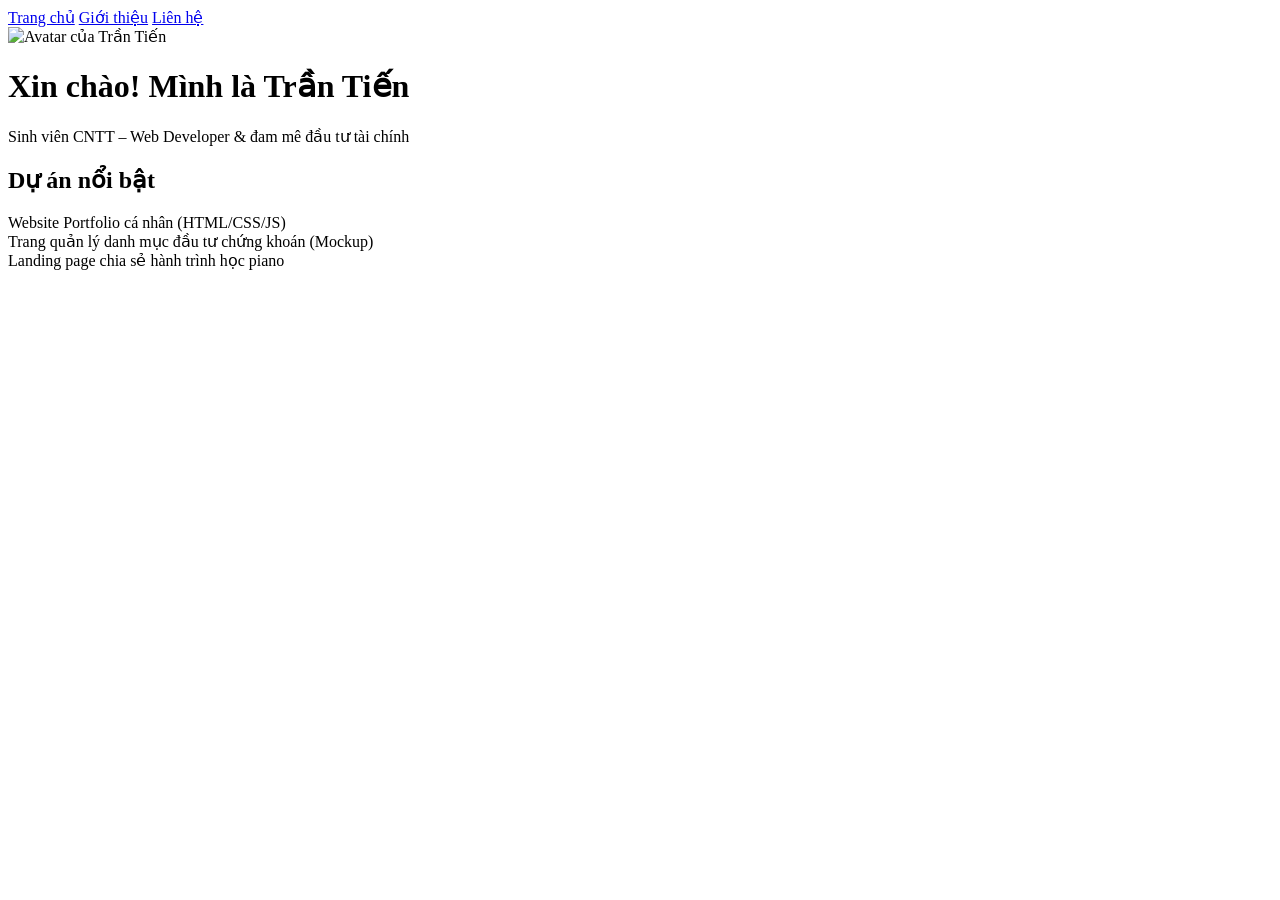
==== index.html @ 954e8834 "Add files via upload" ====
<!DOCTYPE html>
<html lang="vi">

<head>
    <meta charset="UTF-8">
    <meta name="viewport" content="width=device-width, initial-scale=1.0">
    <title>Trần Tiến - Portfolio</title>
    <link rel="stylesheet" href="css/style.css">
</head>

<body>
    <nav>
        <a href="index.html">Trang chủ</a>
        <a href="about.html">Giới thiệu</a>
        <a href="contact.html">Liên hệ</a>
    </nav>

    <header>
        <img src="images/avatar.jpg" alt="Avatar của Trần Tiến" class="avatar">
        <h1>Xin chào! Mình là Trần Tiến</h1>
        <p>Sinh viên CNTT – Web Developer & đam mê đầu tư tài chính</p>
    </header>

    <section>
        <h2>Dự án nổi bật</h2>
        <div class="project">Website Portfolio cá nhân (HTML/CSS/JS)</div>
        <div class="project">Trang quản lý danh mục đầu tư chứng khoán (Mockup)</div>
        <div class="project">Landing page chia sẻ hành trình học piano</div>
    </section>

    <script src="js/script.js"></script>
</body>

</html>
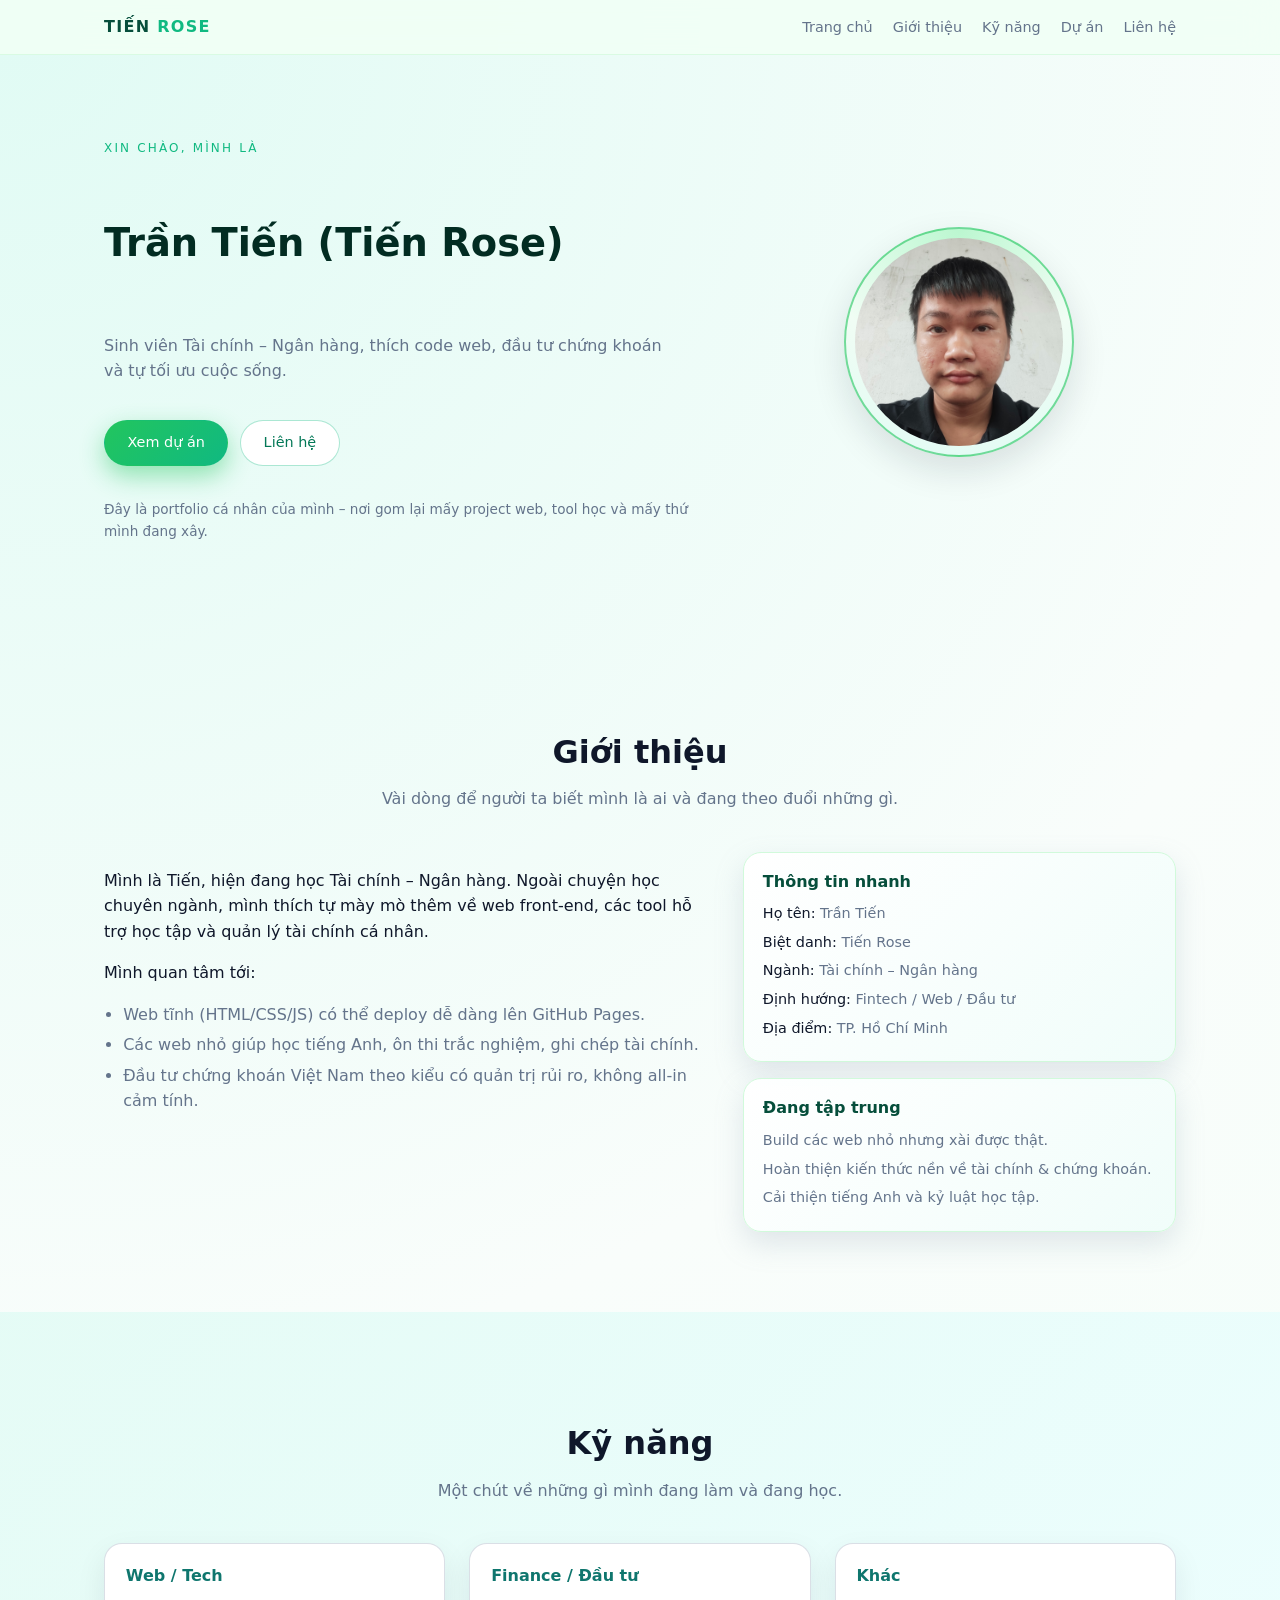
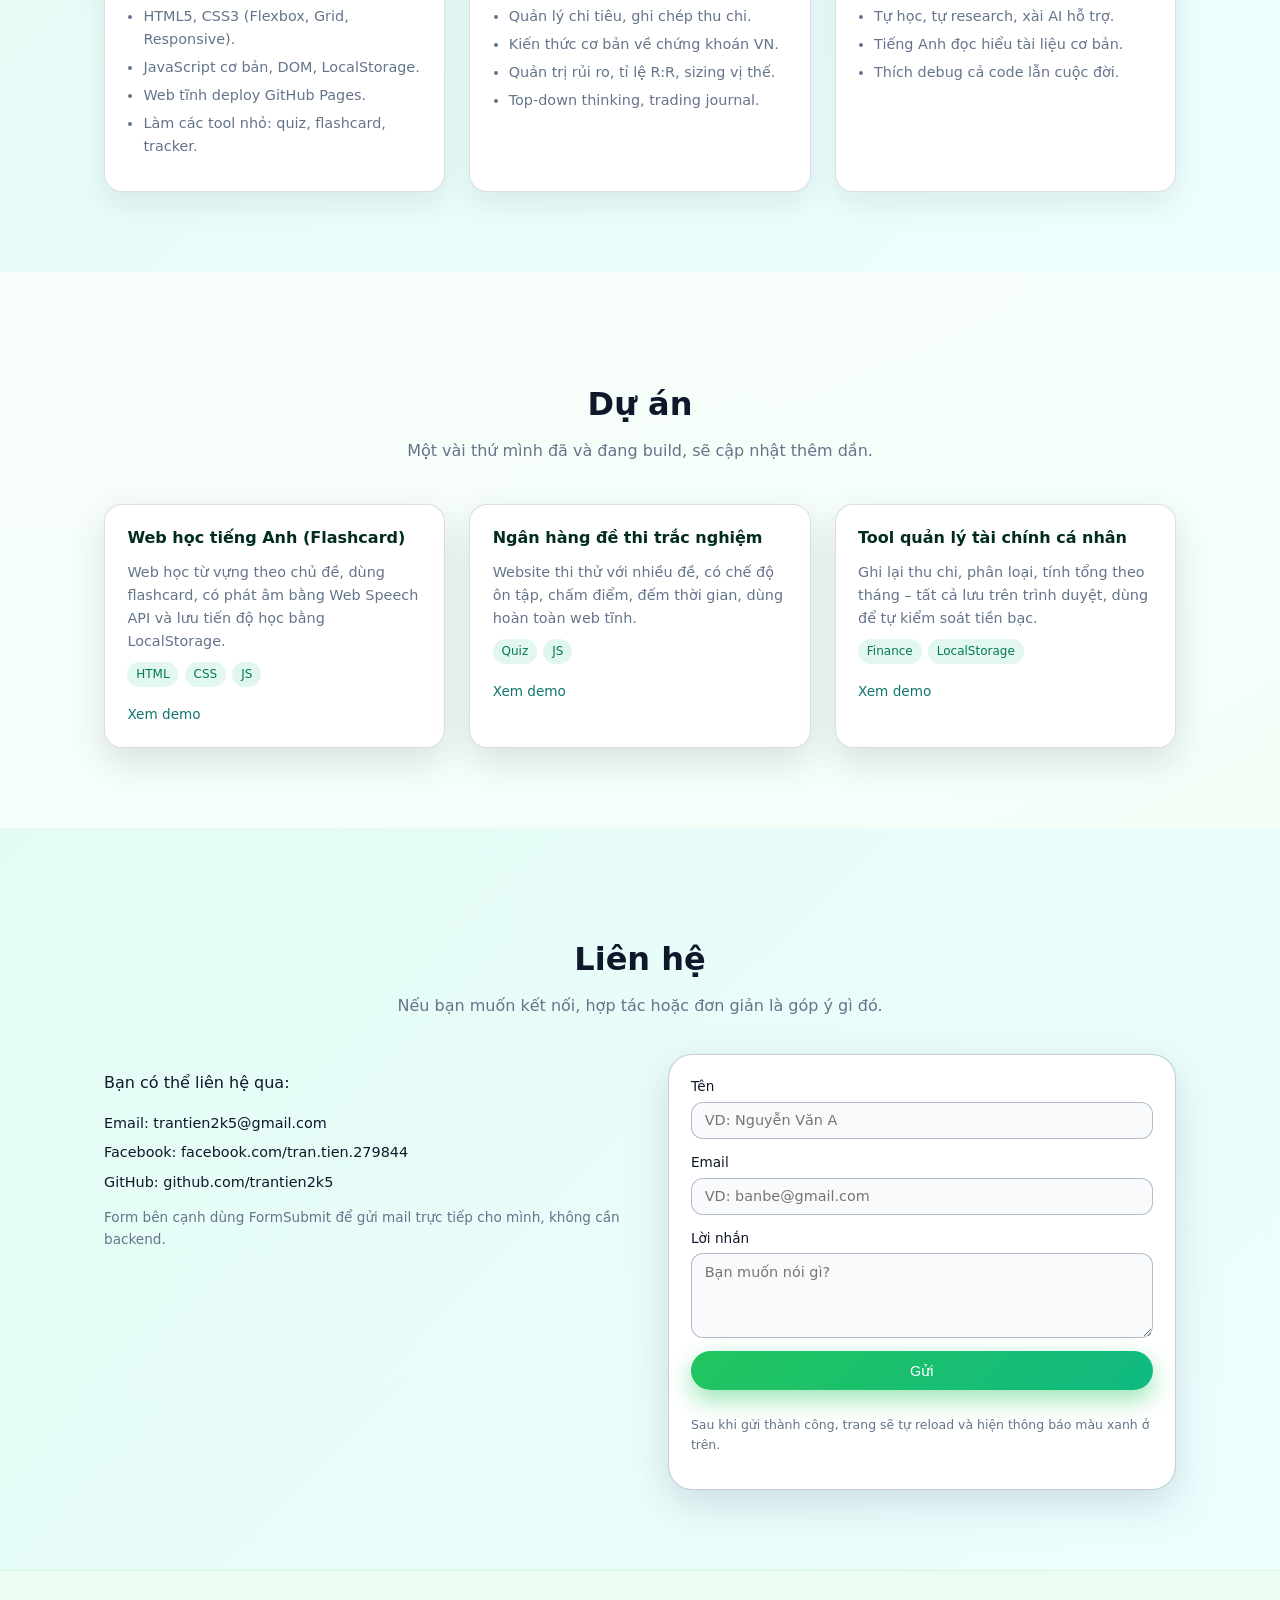
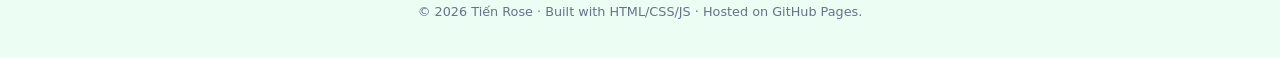
==== commit 404ce82d: "Add files via upload" ====
--- a/index.html
+++ b/index.html
@@ -1,34 +1,281 @@
-<!DOCTYPE html>
-<html lang="vi">
-
-<head>
-    <meta charset="UTF-8">
-    <meta name="viewport" content="width=device-width, initial-scale=1.0">
-    <title>Trần Tiến - Portfolio</title>
-    <link rel="stylesheet" href="css/style.css">
-</head>
-
-<body>
-    <nav>
-        <a href="index.html">Trang chủ</a>
-        <a href="about.html">Giới thiệu</a>
-        <a href="contact.html">Liên hệ</a>
-    </nav>
-
-    <header>
-        <img src="images/avatar.jpg" alt="Avatar của Trần Tiến" class="avatar">
-        <h1>Xin chào! Mình là Trần Tiến</h1>
-        <p>Sinh viên CNTT – Web Developer & đam mê đầu tư tài chính</p>
-    </header>
-
-    <section>
-        <h2>Dự án nổi bật</h2>
-        <div class="project">Website Portfolio cá nhân (HTML/CSS/JS)</div>
-        <div class="project">Trang quản lý danh mục đầu tư chứng khoán (Mockup)</div>
-        <div class="project">Landing page chia sẻ hành trình học piano</div>
-    </section>
-
-    <script src="js/script.js"></script>
-</body>
-
-</html>+<!DOCTYPE html>
+<html lang="vi">
+<head>
+  <meta charset="UTF-8" />
+  <meta name="viewport" content="width=device-width, initial-scale=1.0" />
+  <title>Tiến Rose - Portfolio cá nhân</title>
+  <link rel="stylesheet" href="css/style.css" />
+</head>
+<body>
+  <!-- HEADER / NAV -->
+  <header class="site-header">
+    <div class="container nav-bar">
+      <div class="logo">
+        TIẾN <span>ROSE</span>
+      </div>
+
+      <input type="checkbox" id="nav-toggle" class="nav-toggle" />
+      <label for="nav-toggle" class="nav-toggle-label">
+        <span></span>
+      </label>
+
+      <nav class="nav-links">
+        <a href="#hero">Trang chủ</a>
+        <a href="#about">Giới thiệu</a>
+        <a href="#skills">Kỹ năng</a>
+        <a href="#projects">Dự án</a>
+        <a href="#contact">Liên hệ</a>
+      </nav>
+    </div>
+  </header>
+
+  <!-- HERO -->
+  <section id="hero" class="hero">
+    <div class="container hero-content">
+      <div class="hero-text">
+        <p class="hero-tagline">Xin chào, mình là</p>
+        <h1 class="hero-title">Trần Tiến (Tiến Rose)</h1>
+        <p class="hero-subtitle">
+          Sinh viên Tài chính – Ngân hàng, thích code web, đầu tư chứng khoán và tự tối ưu cuộc sống.
+        </p>
+        <div class="hero-actions">
+          <a href="#projects" class="btn primary">Xem dự án</a>
+          <a href="#contact" class="btn ghost">Liên hệ</a>
+        </div>
+        <p class="hero-note">
+          Đây là portfolio cá nhân của mình – nơi gom lại mấy project web, tool học và mấy thứ mình đang xây.
+        </p>
+      </div>
+      <div class="hero-avatar">
+        <div class="avatar-circle">
+          <img src="images/avatar.jpg" alt="Ảnh cá nhân" />
+        </div>
+      </div>
+    </div>
+  </section>
+
+  <!-- ABOUT -->
+  <section id="about" class="section">
+    <div class="container section-inner">
+      <div class="section-header">
+        <h2>Giới thiệu</h2>
+        <p>Vài dòng để người ta biết mình là ai và đang theo đuổi những gì.</p>
+      </div>
+
+      <div class="about-grid">
+        <div class="about-text">
+          <p>
+            Mình là Tiến, hiện đang học Tài chính – Ngân hàng. Ngoài chuyện học chuyên ngành, mình thích tự mày mò
+            thêm về web front-end, các tool hỗ trợ học tập và quản lý tài chính cá nhân.
+          </p>
+          <p>
+            Mình quan tâm tới:
+          </p>
+          <ul>
+            <li>Web tĩnh (HTML/CSS/JS) có thể deploy dễ dàng lên GitHub Pages.</li>
+            <li>Các web nhỏ giúp học tiếng Anh, ôn thi trắc nghiệm, ghi chép tài chính.</li>
+            <li>Đầu tư chứng khoán Việt Nam theo kiểu có quản trị rủi ro, không all-in cảm tính.</li>
+          </ul>
+        </div>
+
+        <div class="about-cards">
+          <div class="info-card">
+            <h3>Thông tin nhanh</h3>
+            <ul>
+              <li><span>Họ tên:</span> Trần Tiến</li>
+              <li><span>Biệt danh:</span> Tiến Rose</li>
+              <li><span>Ngành:</span> Tài chính – Ngân hàng</li>
+              <li><span>Định hướng:</span> Fintech / Web / Đầu tư</li>
+              <li><span>Địa điểm:</span> TP. Hồ Chí Minh</li>
+            </ul>
+          </div>
+          <div class="info-card">
+            <h3>Đang tập trung</h3>
+            <ul>
+              <li>Build các web nhỏ nhưng xài được thật.</li>
+              <li>Hoàn thiện kiến thức nền về tài chính & chứng khoán.</li>
+              <li>Cải thiện tiếng Anh và kỷ luật học tập.</li>
+            </ul>
+          </div>
+        </div>
+      </div>
+    </div>
+  </section>
+
+  <!-- SKILLS -->
+  <section id="skills" class="section section-alt">
+    <div class="container section-inner">
+      <div class="section-header">
+        <h2>Kỹ năng</h2>
+        <p>Một chút về những gì mình đang làm và đang học.</p>
+      </div>
+
+      <div class="skills-grid">
+        <div class="skill-column">
+          <h3>Web / Tech</h3>
+          <ul>
+            <li>HTML5, CSS3 (Flexbox, Grid, Responsive).</li>
+            <li>JavaScript cơ bản, DOM, LocalStorage.</li>
+            <li>Web tĩnh deploy GitHub Pages.</li>
+            <li>Làm các tool nhỏ: quiz, flashcard, tracker.</li>
+          </ul>
+        </div>
+
+        <div class="skill-column">
+          <h3>Finance / Đầu tư</h3>
+          <ul>
+            <li>Quản lý chi tiêu, ghi chép thu chi.</li>
+            <li>Kiến thức cơ bản về chứng khoán VN.</li>
+            <li>Quản trị rủi ro, tỉ lệ R:R, sizing vị thế.</li>
+            <li>Top-down thinking, trading journal.</li>
+          </ul>
+        </div>
+
+        <div class="skill-column">
+          <h3>Khác</h3>
+          <ul>
+            <li>Tự học, tự research, xài AI hỗ trợ.</li>
+            <li>Tiếng Anh đọc hiểu tài liệu cơ bản.</li>
+            <li>Thích debug cả code lẫn cuộc đời.</li>
+          </ul>
+        </div>
+      </div>
+    </div>
+  </section>
+
+  <!-- PROJECTS -->
+  <section id="projects" class="section">
+    <div class="container section-inner">
+      <div class="section-header">
+        <h2>Dự án</h2>
+        <p>Một vài thứ mình đã và đang build, sẽ cập nhật thêm dần.</p>
+      </div>
+
+      <div class="projects-grid">
+        <article class="project-card">
+          <h3>Web học tiếng Anh (Flashcard)</h3>
+          <p>
+            Web học từ vựng theo chủ đề, dùng flashcard, có phát âm bằng Web Speech API và lưu tiến độ học bằng LocalStorage.
+          </p>
+          <p class="project-meta">
+            <span>HTML</span><span>CSS</span><span>JS</span>
+          </p>
+          <a href="#" class="project-link" target="_blank">Xem demo</a>
+        </article>
+
+        <article class="project-card">
+          <h3>Ngân hàng đề thi trắc nghiệm</h3>
+          <p>
+            Website thi thử với nhiều đề, có chế độ ôn tập, chấm điểm, đếm thời gian, dùng hoàn toàn web tĩnh.
+          </p>
+          <p class="project-meta">
+            <span>Quiz</span><span>JS</span>
+          </p>
+          <a href="#" class="project-link" target="_blank">Xem demo</a>
+        </article>
+
+        <article class="project-card">
+          <h3>Tool quản lý tài chính cá nhân</h3>
+          <p>
+            Ghi lại thu chi, phân loại, tính tổng theo tháng – tất cả lưu trên trình duyệt, dùng để tự kiểm soát tiền bạc.
+          </p>
+          <p class="project-meta">
+            <span>Finance</span><span>LocalStorage</span>
+          </p>
+          <a href="#" class="project-link" target="_blank">Xem demo</a>
+        </article>
+      </div>
+    </div>
+  </section>
+
+  <!-- CONTACT -->
+  <!-- CONTACT -->
+<section id="contact" class="section section-alt">
+  <div class="container section-inner contact-inner">
+
+    <!-- Thông báo gửi thành công -->
+    <div id="contact-success" class="contact-success" hidden>
+      Cảm ơn bạn, mình đã nhận được tin nhắn. Mình sẽ kiểm tra email sớm nhất có thể.
+    </div>
+
+    <div class="section-header">
+      <h2>Liên hệ</h2>
+      <p>Nếu bạn muốn kết nối, hợp tác hoặc đơn giản là góp ý gì đó.</p>
+    </div>
+
+    <div class="contact-grid">
+      <!-- INFO -->
+      <div class="contact-info">
+        <p>Bạn có thể liên hệ qua:</p>
+        <ul>
+          <li>
+            <span>Email:</span>
+            <a href="https://mail.google.com/mail/?view=cm&fs=1&to=trantien2k5@gmail.com" target="_blank">
+              trantien2k5@gmail.com
+            </a>
+          </li>
+          <li>
+            <span>Facebook:</span>
+            <a href="https://facebook.com/tran.tien.279844" target="_blank">
+              facebook.com/tran.tien.279844
+            </a>
+          </li>
+          <li>
+            <span>GitHub:</span>
+            <a href="https://github.com/trantien2k5" target="_blank">
+              github.com/trantien2k5
+            </a>
+          </li>
+        </ul>
+        <p class="contact-note">
+          Form bên cạnh dùng FormSubmit để gửi mail trực tiếp cho mình, không cần backend.
+        </p>
+      </div>
+
+      <!-- FORM (LV2: FormSubmit) -->
+      <form class="contact-form"
+            action="https://formsubmit.co/trantien2k5@gmail.com"
+            method="POST">
+
+        <!-- Cấu hình FormSubmit -->
+        <input type="hidden" name="_subject" value="Tin nhắn từ Tiến Rose Portfolio">
+        <input type="hidden" name="_captcha" value="false">
+        <input type="hidden" name="_template" value="table">
+        <!-- Khi deploy GitHub Pages, nhớ đổi _next cho đúng URL -->
+        <input type="hidden" name="_next" value="http://localhost:8158/Portfolio/index.html?sent=1">
+
+        <label>
+          Tên
+          <input type="text" name="name" placeholder="VD: Nguyễn Văn A" required />
+        </label>
+
+        <label>
+          Email
+          <input type="email" name="email" placeholder="VD: banbe@gmail.com" required />
+        </label>
+
+        <label>
+          Lời nhắn
+          <textarea name="message" rows="4" placeholder="Bạn muốn nói gì?" required></textarea>
+        </label>
+
+        <button class="btn primary" type="submit">Gửi</button>
+        <p class="form-note">
+          Sau khi gửi thành công, trang sẽ tự reload và hiện thông báo màu xanh ở trên.
+        </p>
+      </form>
+    </div>
+  </div>
+</section>
+
+
+  <!-- FOOTER -->
+  <footer class="site-footer">
+    <div class="container footer-inner">
+      <p>© <span id="year"></span> Tiến Rose · Built with HTML/CSS/JS · Hosted on GitHub Pages.</p>
+    </div>
+  </footer>
+
+  <script src="js/main.js"></script>
+</body>
+</html>
--- a/css/style.css
+++ b/css/style.css
@@ -0,0 +1,613 @@
+:root {
+  --bg: #f1fff6;
+  --bg-alt: #ecfeff;
+  --card: #ffffff;
+  --primary: #10b981;
+  --primary-soft: rgba(16, 185, 129, 0.12);
+  --primary-soft-strong: rgba(16, 185, 129, 0.18);
+  --text: #0f172a;
+  --muted: #64748b;
+  --border: #d1fadb;
+  --radius-lg: 18px;
+  --radius-xl: 24px;
+  --shadow-soft: 0 14px 35px rgba(15, 23, 42, 0.12);
+}
+
+*,
+*::before,
+*::after {
+  box-sizing: border-box;
+}
+
+html,
+body {
+  margin: 0;
+  padding: 0;
+}
+
+body {
+  font-family: "Poppins", system-ui, -apple-system, BlinkMacSystemFont, sans-serif;
+  background:
+    radial-gradient(circle at top left, #e0fbf4 0, #f9fdfb 40%, #f1fff6 100%);
+  color: var(--text);
+  line-height: 1.6;
+}
+
+a {
+  color: inherit;
+  text-decoration: none;
+}
+
+.container {
+  width: 100%;
+  max-width: 1120px;
+  margin: 0 auto;
+  padding: 0 1.5rem;
+}
+
+.section {
+  padding: 5rem 0;
+}
+
+.section-alt {
+  background: linear-gradient(
+    135deg,
+    rgba(224, 251, 244, 0.8),
+    rgba(236, 254, 255, 0.9)
+  );
+}
+
+.section-inner {
+  display: flex;
+  flex-direction: column;
+  gap: 2.5rem;
+}
+
+.section-header {
+  text-align: center;
+}
+
+.section-header h2 {
+  font-size: 2rem;
+  margin-bottom: 0.5rem;
+}
+
+.section-header p {
+  color: var(--muted);
+  max-width: 540px;
+  margin: 0.5rem auto 0;
+}
+
+/* HEADER / NAV */
+
+.site-header {
+  position: sticky;
+  top: 0;
+  z-index: 50;
+  backdrop-filter: blur(18px);
+  background: rgba(241, 255, 246, 0.9);
+  border-bottom: 1px solid rgba(209, 250, 219, 0.7);
+}
+
+.nav-bar {
+  display: flex;
+  align-items: center;
+  justify-content: space-between;
+  padding: 0.9rem 1.5rem;
+}
+
+.logo {
+  font-weight: 700;
+  letter-spacing: 0.08em;
+  text-transform: uppercase;
+  font-size: 1rem;
+  color: #064e3b;
+}
+
+.logo span {
+  color: var(--primary);
+}
+
+.nav-links {
+  display: flex;
+  gap: 1.25rem;
+  align-items: center;
+}
+
+.nav-links a {
+  color: var(--muted);
+  font-size: 0.9rem;
+  transition: color 0.2s ease, transform 0.2s ease;
+}
+
+.nav-links a:hover {
+  color: var(--primary);
+  transform: translateY(-1px);
+}
+
+.nav-toggle {
+  display: none;
+}
+
+.nav-toggle-label {
+  display: none;
+}
+
+/* HERO */
+
+.hero {
+  padding: 4.5rem 0 4rem;
+}
+
+.hero-content {
+  display: grid;
+  grid-template-columns: minmax(0, 3fr) minmax(0, 2.2fr);
+  gap: 3rem;
+  align-items: center;
+}
+
+.hero-text {
+  display: flex;
+  flex-direction: column;
+  gap: 1.25rem;
+}
+
+.hero-tagline {
+  color: var(--primary);
+  font-weight: 500;
+  text-transform: uppercase;
+  letter-spacing: 0.18em;
+  font-size: 0.75rem;
+}
+
+.hero-title {
+  font-size: 2.4rem;
+  line-height: 1.1;
+  color: #022c22;
+}
+
+.hero-subtitle {
+  color: var(--muted);
+  max-width: 560px;
+}
+
+.hero-actions {
+  display: flex;
+  flex-wrap: wrap;
+  gap: 0.75rem;
+}
+
+.hero-note {
+  font-size: 0.85rem;
+  color: var(--muted);
+}
+
+/* BUTTONS */
+
+.btn {
+  display: inline-flex;
+  align-items: center;
+  justify-content: center;
+  padding: 0.65rem 1.4rem;
+  border-radius: 999px;
+  font-size: 0.9rem;
+  border: 1px solid transparent;
+  cursor: pointer;
+  text-decoration: none;
+  transition: all 0.2s ease;
+}
+
+.btn.primary {
+  background: linear-gradient(135deg, #22c55e, #10b981);
+  color: #ffffff;
+  box-shadow: 0 10px 25px rgba(34, 197, 94, 0.45);
+}
+
+.btn.primary:hover {
+  transform: translateY(-1px);
+  box-shadow: 0 14px 36px rgba(34, 197, 94, 0.6);
+}
+
+.btn.ghost {
+  background: #ffffff;
+  color: #047857;
+  border-color: rgba(16, 185, 129, 0.35);
+}
+
+.btn.ghost:hover {
+  background: #ecfdf3;
+  border-color: var(--primary);
+}
+
+/* AVATAR */
+
+.hero-avatar {
+  display: flex;
+  justify-content: center;
+}
+
+.avatar-circle {
+  width: 230px;
+  height: 230px;
+  border-radius: 999px;
+  background: radial-gradient(circle at top, #bbf7d0 0, #f0fdf4 55%, #e0fbf4 100%);
+  border: 2px solid rgba(34, 197, 94, 0.6);
+  box-shadow: var(--shadow-soft);
+  display: flex;
+  align-items: center;
+  justify-content: center;
+  overflow: hidden;
+}
+
+.avatar-circle img {
+  width: 92%;
+  height: 92%;
+  object-fit: cover;
+  border-radius: inherit;
+}
+
+/* ABOUT */
+
+.about-grid {
+  display: grid;
+  grid-template-columns: 1.4fr 1fr;
+  gap: 2rem;
+  align-items: flex-start;
+}
+
+.about-text p {
+  margin-bottom: 0.75rem;
+}
+
+.about-text ul {
+  padding-left: 1.2rem;
+  color: var(--muted);
+}
+
+.about-text li {
+  margin-bottom: 0.3rem;
+}
+
+.about-cards {
+  display: flex;
+  flex-direction: column;
+  gap: 1rem;
+}
+
+.info-card {
+  background: linear-gradient(
+    135deg,
+    rgba(255, 255, 255, 0.96),
+    rgba(240, 253, 250, 0.96)
+  );
+  border-radius: var(--radius-lg);
+  border: 1px solid var(--border);
+  padding: 1rem 1.2rem;
+  box-shadow: 0 12px 28px rgba(148, 163, 184, 0.25);
+}
+
+.info-card h3 {
+  font-size: 1rem;
+  margin-top: 0;
+  margin-bottom: 0.5rem;
+  color: #064e3b;
+}
+
+.info-card ul {
+  list-style: none;
+  padding: 0;
+  margin: 0;
+  font-size: 0.9rem;
+  color: var(--muted);
+}
+
+.info-card li {
+  margin-bottom: 0.35rem;
+}
+
+.info-card span {
+  color: var(--text);
+  font-weight: 500;
+}
+
+/* SKILLS */
+
+.skills-grid {
+  display: grid;
+  grid-template-columns: repeat(3, minmax(0, 1fr));
+  gap: 1.5rem;
+}
+
+.skill-column {
+  background: #ffffff;
+  border-radius: var(--radius-lg);
+  padding: 1.2rem 1.3rem;
+  border: 1px solid rgba(148, 163, 184, 0.35);
+  box-shadow: 0 12px 30px rgba(15, 23, 42, 0.08);
+}
+
+.skill-column h3 {
+  margin-top: 0;
+  font-size: 1rem;
+  color: #0f766e;
+}
+
+.skill-column ul {
+  padding-left: 1.1rem;
+  font-size: 0.9rem;
+  color: var(--muted);
+}
+
+.skill-column li {
+  margin-bottom: 0.3rem;
+}
+
+/* PROJECTS */
+
+.projects-grid {
+  display: grid;
+  grid-template-columns: repeat(3, minmax(0, 1fr));
+  gap: 1.5rem;
+}
+
+.project-card {
+  background: var(--card);
+  border-radius: var(--radius-lg);
+  padding: 1.3rem 1.4rem;
+  border: 1px solid rgba(148, 163, 184, 0.35);
+  box-shadow: var(--shadow-soft);
+  display: flex;
+  flex-direction: column;
+  gap: 0.6rem;
+}
+
+.project-card h3 {
+  margin: 0;
+  font-size: 1rem;
+  color: #022c22;
+}
+
+.project-card p {
+  margin: 0;
+  font-size: 0.9rem;
+  color: var(--muted);
+}
+
+.project-meta {
+  display: flex;
+  flex-wrap: wrap;
+  gap: 0.4rem;
+  margin-top: 0.3rem;
+}
+
+.project-meta span {
+  font-size: 0.75rem;
+  padding: 0.16rem 0.55rem;
+  border-radius: 999px;
+  background: var(--primary-soft);
+  color: #047857;
+}
+
+.project-link {
+  margin-top: 0.5rem;
+  font-size: 0.85rem;
+  text-decoration: none;
+  color: #0f766e;
+  display: inline-flex;
+  align-items: center;
+  gap: 0.25rem;
+}
+
+.project-link:hover {
+  text-decoration: underline;
+}
+
+/* CONTACT */
+
+.contact-inner {
+  gap: 2.2rem;
+}
+
+.contact-grid {
+  display: grid;
+  grid-template-columns: minmax(0, 1.15fr) minmax(0, 1.1fr);
+  gap: 2rem;
+  align-items: flex-start;
+}
+
+.contact-info ul {
+  list-style: none;
+  padding: 0;
+  font-size: 0.9rem;
+  margin: 1rem 0 0.8rem;
+}
+
+.contact-info li {
+  margin-bottom: 0.4rem;
+}
+
+.contact-info span {
+  color: var(--text);
+  font-weight: 500;
+}
+
+.contact-note {
+  font-size: 0.85rem;
+  color: var(--muted);
+}
+
+.contact-form {
+  background: #ffffff;
+  border-radius: var(--radius-xl);
+  padding: 1.3rem 1.4rem;
+  border: 1px solid rgba(148, 163, 184, 0.55);
+  box-shadow: 0 14px 38px rgba(148, 163, 184, 0.35);
+  display: flex;
+  flex-direction: column;
+  gap: 0.8rem;
+}
+
+.contact-form label {
+  display: flex;
+  flex-direction: column;
+  gap: 0.25rem;
+  font-size: 0.85rem;
+  color: #0f172a;
+}
+
+.contact-form input,
+.contact-form textarea {
+  border-radius: 0.75rem;
+  border: 1px solid rgba(148, 163, 184, 0.7);
+  padding: 0.6rem 0.8rem;
+  background: #f9fafb;
+  color: var(--text);
+  font-family: inherit;
+  font-size: 0.9rem;
+  outline: none;
+}
+
+.contact-form input:focus,
+.contact-form textarea:focus {
+  border-color: var(--primary);
+  box-shadow: 0 0 0 1px var(--primary-soft-strong);
+}
+
+.contact-form textarea {
+  resize: vertical;
+}
+
+.form-note {
+  font-size: 0.78rem;
+  color: var(--muted);
+}
+
+/* FOOTER */
+
+.site-footer {
+  border-top: 1px solid rgba(209, 250, 219, 0.9);
+  padding: 1.2rem 0 1.4rem;
+  background: #ecfdf3;
+}
+
+.footer-inner {
+  text-align: center;
+  font-size: 0.8rem;
+  color: var(--muted);
+}
+
+/* RESPONSIVE */
+
+@media (max-width: 900px) {
+  .hero-content {
+    grid-template-columns: minmax(0, 1fr);
+  }
+
+  .hero-avatar {
+    order: -1;
+  }
+
+  .about-grid,
+  .skills-grid,
+  .projects-grid,
+  .contact-grid {
+    grid-template-columns: minmax(0, 1fr);
+  }
+
+  .projects-grid {
+    grid-template-columns: minmax(0, 1fr);
+  }
+
+  .skills-grid {
+    grid-template-columns: repeat(2, minmax(0, 1fr));
+  }
+}
+
+@media (max-width: 720px) {
+  .nav-toggle-label {
+    display: block;
+    cursor: pointer;
+    width: 32px;
+    height: 24px;
+    position: relative;
+  }
+
+  .nav-toggle-label span,
+  .nav-toggle-label span::before,
+  .nav-toggle-label span::after {
+    position: absolute;
+    display: block;
+    height: 2px;
+    width: 100%;
+    background: #0f172a;
+    border-radius: 999px;
+    transition: transform 0.2s ease, top 0.2s ease, opacity 0.2s ease;
+  }
+
+  .nav-toggle-label span {
+    top: 50%;
+    transform: translateY(-50%);
+  }
+
+  .nav-toggle-label span::before {
+    content: "";
+    top: -7px;
+  }
+
+  .nav-toggle-label span::after {
+    content: "";
+    top: 7px;
+  }
+
+  .nav-links {
+    position: absolute;
+    inset: 100% 0 auto 0;
+    flex-direction: column;
+    padding: 0.75rem 1.5rem 1rem;
+    background: #ecfdf3;
+    border-bottom: 1px solid rgba(209, 250, 219, 0.9);
+    transform-origin: top;
+    transform: scaleY(0);
+    opacity: 0;
+    pointer-events: none;
+    transition: transform 0.18s ease, opacity 0.18s ease;
+  }
+
+  .nav-links a {
+    padding: 0.15rem 0;
+  }
+
+  .nav-toggle:checked ~ .nav-links {
+    transform: scaleY(1);
+    opacity: 1;
+    pointer-events: auto;
+  }
+
+  .nav-toggle:checked + .nav-toggle-label span {
+    transform: translateY(-50%) rotate(45deg);
+  }
+
+  .nav-toggle:checked + .nav-toggle-label span::before {
+    top: 0;
+    transform: rotate(-90deg);
+  }
+
+  .nav-toggle:checked + .nav-toggle-label span::after {
+    opacity: 0;
+  }
+
+  .skills-grid {
+    grid-template-columns: minmax(0, 1fr);
+  }
+}
+
+.contact-success {
+  background: #ecfdf3;
+  border: 1px solid rgba(34, 197, 94, 0.5);
+  color: #166534;
+  padding: 0.75rem 1rem;
+  border-radius: 12px;
+  font-size: 0.9rem;
+  margin-bottom: 1rem;
+  box-shadow: 0 10px 24px rgba(22, 163, 74, 0.18);
+}
